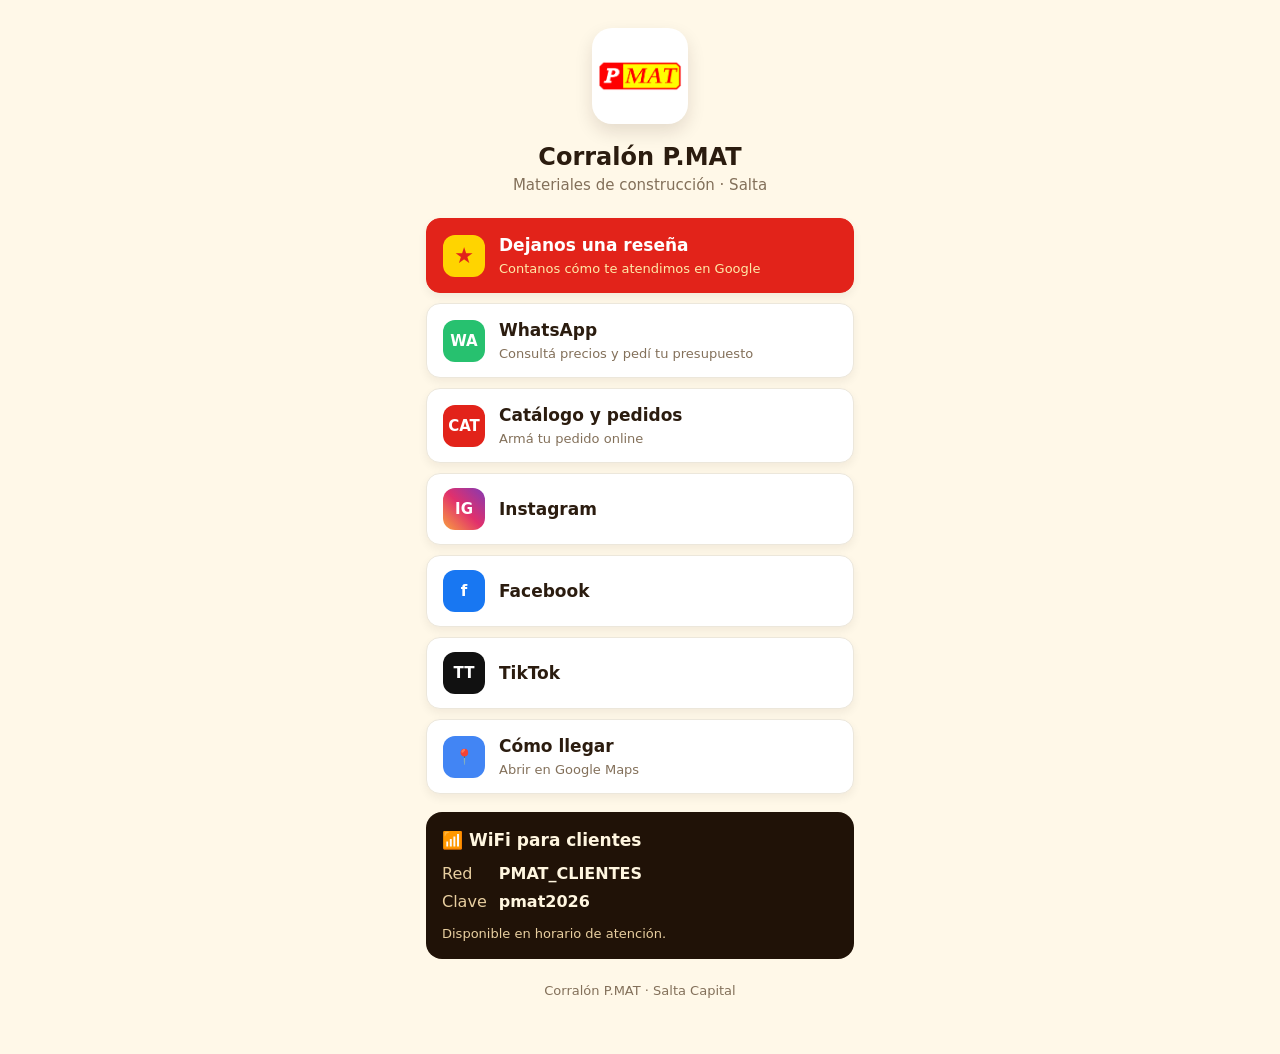
==== links.html @ aa0397e9 "Catálogo actualizado — 2026-10-27 09:44" ====
<!doctype html>
<html lang="es">
<head>
<meta charset="utf-8">
<meta name="viewport" content="width=device-width, initial-scale=1">
<title>Corralón P.MAT — Todo en un solo toque</title>
<meta name="description" content="Reseñas, WhatsApp, redes, catálogo y WiFi de Corralón P.MAT, Salta.">
<style>
:root{
  color-scheme:light;
  --ground:#fff8e8;
  --ink:#2b1c0f;
  --muted:#83705a;
  --line:#ece7db;
  --primary:#e2231a;
  --primary-hover:#b81811;
  --yellow:#ffd400;
  --green:#27c16f;
  --panel:#201207;
  --on-panel:#fff6e0;
  --font:'Jost',system-ui,-apple-system,'Segoe UI',Roboto,sans-serif;
}
*{box-sizing:border-box;}
body{margin:0;background:var(--ground);color:var(--ink);font-family:var(--font);font-size:16px;line-height:1.5;}
.wrap{max-width:460px;margin:0 auto;padding:28px 16px 40px;}
.cab{text-align:center;margin-bottom:22px;}
.cab img{width:96px;height:96px;object-fit:contain;border-radius:20px;background:#fff;padding:6px;box-shadow:0 8px 18px rgba(40,20,5,.12);}
.cab h1{margin:12px 0 2px;font-size:24px;line-height:1.2;}
.cab p{margin:0;color:var(--muted);font-size:15px;}
.btn{display:flex;align-items:center;gap:14px;width:100%;padding:14px 16px;margin-bottom:10px;border-radius:14px;border:1px solid var(--line);background:#fff;color:var(--ink);text-decoration:none;font-weight:600;font-size:17px;box-shadow:0 4px 10px rgba(40,20,5,.06);}
.btn:active{transform:scale(.99);}
.btn small{display:block;font-weight:400;font-size:13px;color:var(--muted);}
.btn .ic{flex:none;width:42px;height:42px;border-radius:12px;display:grid;place-items:center;color:#fff;font-weight:700;font-size:15px;}
.btn-resena{background:var(--primary);color:#fff;border-color:var(--primary);}
.btn-resena small{color:#ffe9a8;}
.btn-resena .ic{background:var(--yellow);color:var(--primary);font-size:22px;}
.btn-resena:hover{background:var(--primary-hover);}
.ic-wa{background:var(--green);}
.ic-ig{background:linear-gradient(45deg,#f9a03f,#e1306c,#833ab4);}
.ic-fb{background:#1877f2;}
.ic-tt{background:#111;}
.ic-cat{background:var(--primary);}
.ic-map{background:#4285f4;}
.wifi{margin-top:18px;background:var(--panel);color:var(--on-panel);border-radius:16px;padding:16px;}
.wifi h2{margin:0 0 8px;font-size:17px;}
.wifi dl{margin:0;display:grid;grid-template-columns:auto 1fr;gap:4px 12px;font-size:16px;}
.wifi dt{color:#e8cfa0;}
.wifi dd{margin:0;font-weight:700;word-break:break-all;}
.wifi p{margin:10px 0 0;font-size:13px;color:#e8cfa0;}
.pie{margin-top:22px;text-align:center;color:var(--muted);font-size:13px;}
</style>
</head>
<body>
<div class="wrap">
  <header class="cab">
    <img src="logo.png" alt="Corralón P.MAT">
    <h1>Corralón P.MAT</h1>
    <p>Materiales de construcción · Salta</p>
  </header>

  <a class="btn btn-resena" href="https://g.page/r/CS1esIoWiAyDEBM/review" target="_blank" rel="noopener">
    <span class="ic">★</span>
    <span>Dejanos una reseña<small>Contanos cómo te atendimos en Google</small></span>
  </a>
  <a class="btn" href="https://wa.me/5493874493082" target="_blank" rel="noopener">
    <span class="ic ic-wa">WA</span>
    <span>WhatsApp<small>Consultá precios y pedí tu presupuesto</small></span>
  </a>
  <a class="btn" href="./">
    <span class="ic ic-cat">CAT</span>
    <span>Catálogo y pedidos<small>Armá tu pedido online</small></span>
  </a>
  <a class="btn" href="https://www.instagram.com/corralonp.mat" target="_blank" rel="noopener">
    <span class="ic ic-ig">IG</span>
    <span>Instagram</span>
  </a>
  <a class="btn" href="https://www.facebook.com/share/1MT99uKeXE/" target="_blank" rel="noopener">
    <span class="ic ic-fb">f</span>
    <span>Facebook</span>
  </a>
  <a class="btn" href="https://www.tiktok.com/@corralonp.mat" target="_blank" rel="noopener">
    <span class="ic ic-tt">TT</span>
    <span>TikTok</span>
  </a>
  <a class="btn" href="https://www.google.com/maps/search/?api=1&query=-24.793854,-65.453867" target="_blank" rel="noopener">
    <span class="ic ic-map">📍</span>
    <span>Cómo llegar<small>Abrir en Google Maps</small></span>
  </a>

  <section class="wifi" aria-label="WiFi del local">
    <h2>📶 WiFi para clientes</h2>
    <dl>
      <dt>Red</dt><dd>PMAT_CLIENTES</dd>
      <dt>Clave</dt><dd>pmat2026</dd>
    </dl>
    <p>Disponible en horario de atención.</p>
  </section>

  <p class="pie">Corralón P.MAT · Salta Capital</p>
</div>
</body>
</html>
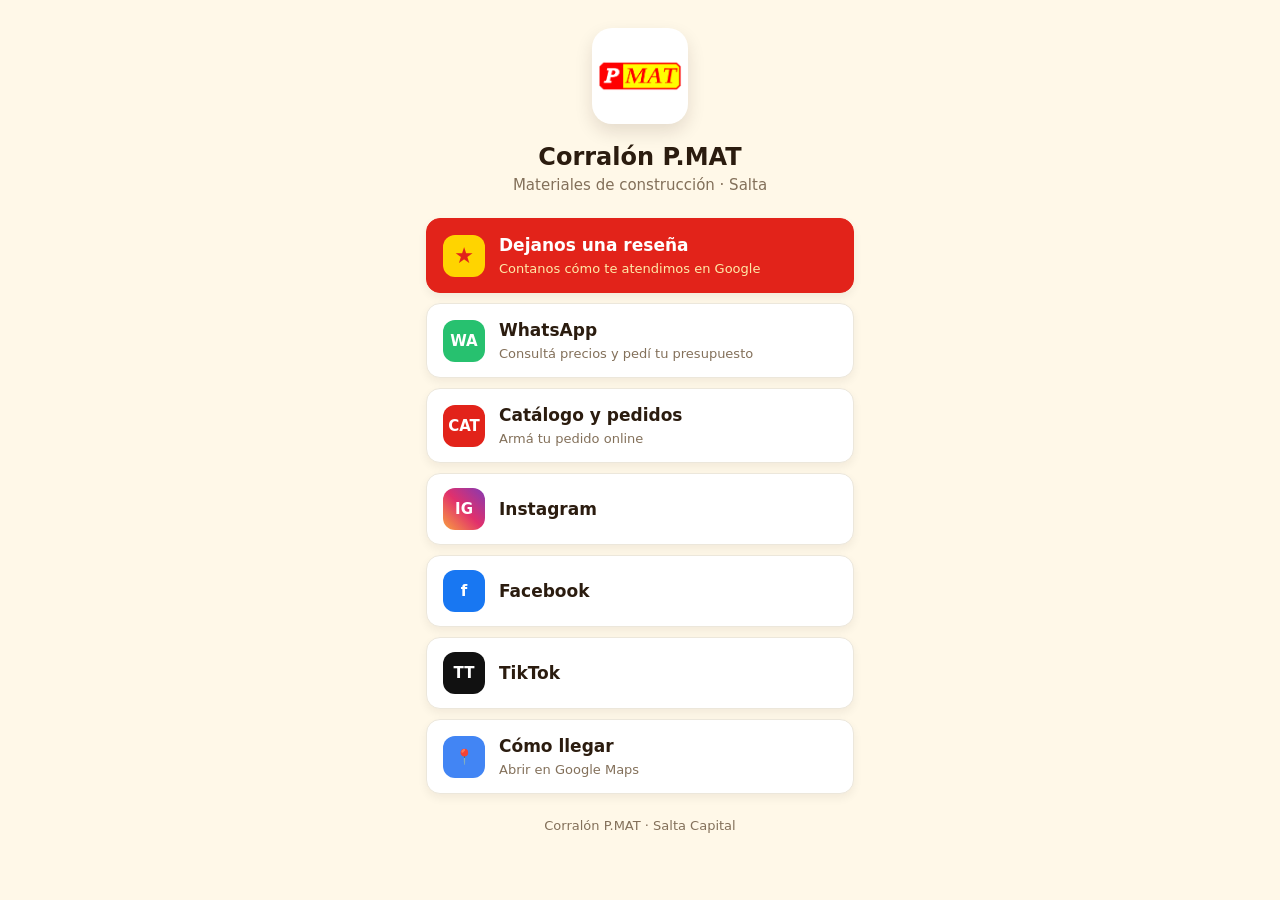
==== commit e291adee: "Catálogo actualizado — 2026-10-27 09:52" ====
--- a/links.html
+++ b/links.html
@@ -87,15 +87,6 @@
     <span>Cómo llegar<small>Abrir en Google Maps</small></span>
   </a>
 
-  <section class="wifi" aria-label="WiFi del local">
-    <h2>📶 WiFi para clientes</h2>
-    <dl>
-      <dt>Red</dt><dd>PMAT_CLIENTES</dd>
-      <dt>Clave</dt><dd>pmat2026</dd>
-    </dl>
-    <p>Disponible en horario de atención.</p>
-  </section>
-
   <p class="pie">Corralón P.MAT · Salta Capital</p>
 </div>
 </body>
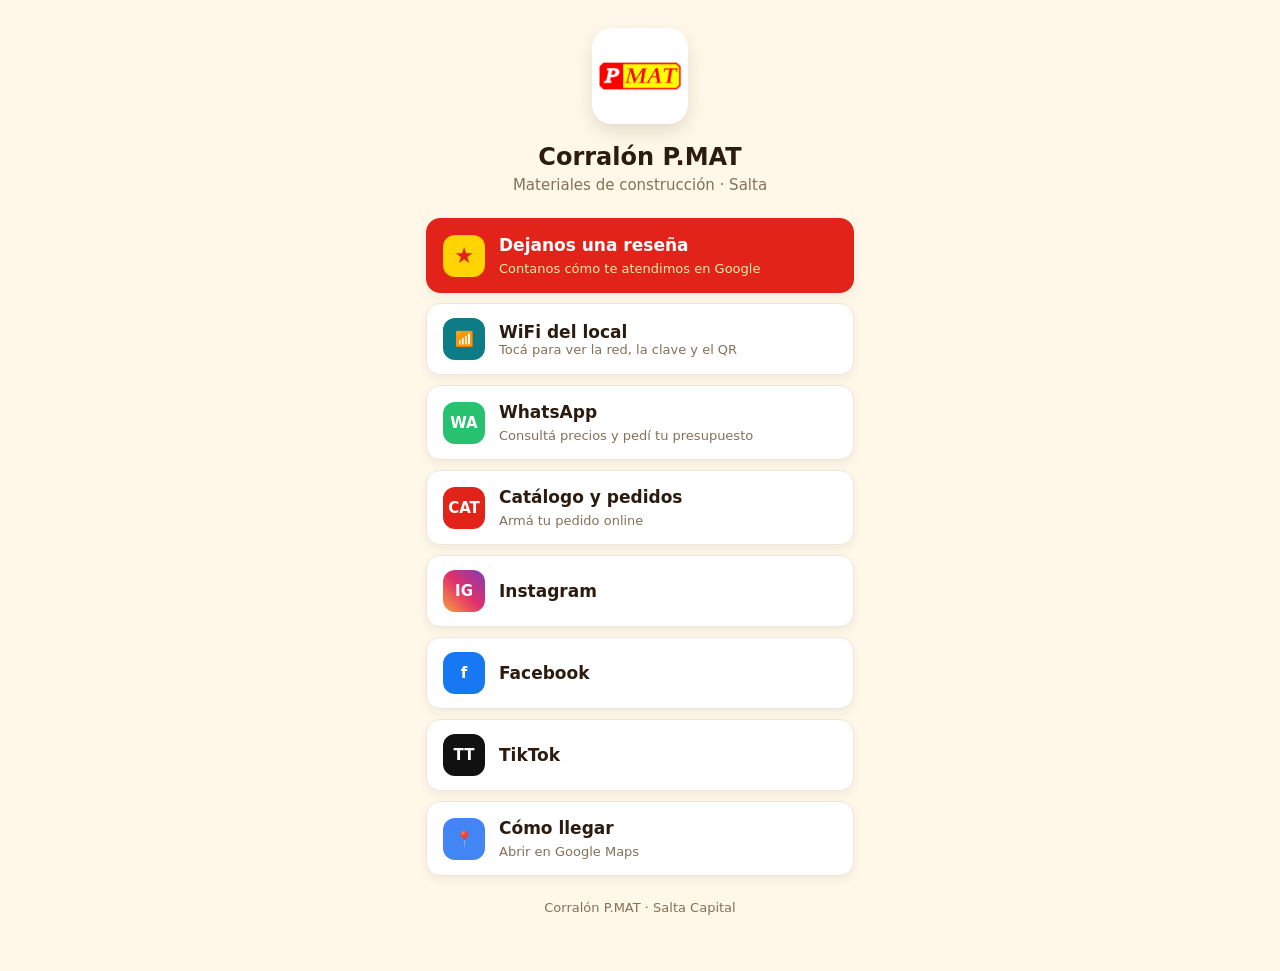
==== commit cb0ca5d6: "Catálogo actualizado — 2026-10-28 11:48" ====
--- a/links.html
+++ b/links.html
@@ -4,7 +4,7 @@
 <meta charset="utf-8">
 <meta name="viewport" content="width=device-width, initial-scale=1">
 <title>Corralón P.MAT — Todo en un solo toque</title>
-<meta name="description" content="Reseñas, WhatsApp, redes, catálogo y WiFi de Corralón P.MAT, Salta.">
+<meta name="description" content="Reseñas, WhatsApp, redes y catálogo de Corralón P.MAT, Salta.">
 <style>
 :root{
   color-scheme:light;
@@ -41,12 +41,18 @@
 .ic-tt{background:#111;}
 .ic-cat{background:var(--primary);}
 .ic-map{background:#4285f4;}
-.wifi{margin-top:18px;background:var(--panel);color:var(--on-panel);border-radius:16px;padding:16px;}
-.wifi h2{margin:0 0 8px;font-size:17px;}
-.wifi dl{margin:0;display:grid;grid-template-columns:auto 1fr;gap:4px 12px;font-size:16px;}
-.wifi dt{color:#e8cfa0;}
-.wifi dd{margin:0;font-weight:700;word-break:break-all;}
-.wifi p{margin:10px 0 0;font-size:13px;color:#e8cfa0;}
+.ic-wifi{background:#0e7c86;}
+button.btn{font-family:inherit;text-align:left;cursor:pointer;}
+.modal{position:fixed;inset:0;z-index:10;display:none;align-items:center;justify-content:center;padding:16px;background:rgba(32,18,7,.55);}
+.modal.show{display:flex;}
+.modal-card{position:relative;width:100%;max-width:400px;max-height:94vh;overflow:auto;padding:22px 20px 20px;border-radius:20px;background:#fff;box-shadow:0 20px 50px rgba(0,0,0,.3);}
+.modal-card h2{margin:0 0 14px;font-size:20px;}
+.modal-x{position:absolute;top:14px;right:14px;width:38px;height:38px;border-radius:10px;border:2px solid #0e7c86;background:#fff;color:#0e7c86;font-size:20px;line-height:1;cursor:pointer;}
+.wifi-et{margin:10px 0 0;font-size:12px;letter-spacing:.04em;text-transform:uppercase;color:var(--muted);}
+.wifi-val{margin:2px 0 0;font-size:19px;font-weight:600;word-break:break-all;}
+.wifi-copiar{display:inline-flex;align-items:center;gap:6px;margin-top:10px;padding:8px 12px;border:1px solid var(--line);border-radius:10px;background:var(--ground);color:var(--ink);font:inherit;font-weight:600;font-size:15px;cursor:pointer;}
+.wifi-qr{display:block;width:210px;height:210px;margin:16px auto 6px;image-rendering:pixelated;}
+.wifi-nota{margin:4px 0 0;text-align:center;font-size:14px;color:var(--muted);}
 .pie{margin-top:22px;text-align:center;color:var(--muted);font-size:13px;}
 </style>
 </head>
@@ -58,36 +64,80 @@
     <p>Materiales de construcción · Salta</p>
   </header>
 
-  <a class="btn btn-resena" href="https://g.page/r/CS1esIoWiAyDEBM/review" target="_blank" rel="noopener">
+  <a class="btn btn-resena" href="https://g.page/r/CS1esIoWiAyDEBM/review" target="_blank" rel="noopener" data-ev="resena">
     <span class="ic">★</span>
     <span>Dejanos una reseña<small>Contanos cómo te atendimos en Google</small></span>
   </a>
-  <a class="btn" href="https://wa.me/5493874493082" target="_blank" rel="noopener">
+  <button type="button" class="btn" id="wifi-abrir" data-ev="wifi">
+    <span class="ic ic-wifi">📶</span>
+    <span>WiFi del local<small>Tocá para ver la red, la clave y el QR</small></span>
+  </button>
+  <a class="btn" href="https://wa.me/5493874493082" target="_blank" rel="noopener" data-ev="wa">
     <span class="ic ic-wa">WA</span>
     <span>WhatsApp<small>Consultá precios y pedí tu presupuesto</small></span>
   </a>
-  <a class="btn" href="./">
+  <a class="btn" href="./" data-ev="catalogo">
     <span class="ic ic-cat">CAT</span>
     <span>Catálogo y pedidos<small>Armá tu pedido online</small></span>
   </a>
-  <a class="btn" href="https://www.instagram.com/corralonp.mat" target="_blank" rel="noopener">
+  <a class="btn" href="https://www.instagram.com/corralonp.mat" target="_blank" rel="noopener" data-ev="ig">
     <span class="ic ic-ig">IG</span>
     <span>Instagram</span>
   </a>
-  <a class="btn" href="https://www.facebook.com/share/1MT99uKeXE/" target="_blank" rel="noopener">
+  <a class="btn" href="https://www.facebook.com/share/1MT99uKeXE/" target="_blank" rel="noopener" data-ev="fb">
     <span class="ic ic-fb">f</span>
     <span>Facebook</span>
   </a>
-  <a class="btn" href="https://www.tiktok.com/@corralonp.mat" target="_blank" rel="noopener">
+  <a class="btn" href="https://www.tiktok.com/@corralonp.mat" target="_blank" rel="noopener" data-ev="tt">
     <span class="ic ic-tt">TT</span>
     <span>TikTok</span>
   </a>
-  <a class="btn" href="https://www.google.com/maps/search/?api=1&query=-24.793854,-65.453867" target="_blank" rel="noopener">
+  <a class="btn" href="https://www.google.com/maps/search/?api=1&amp;query=-24.793854,-65.453867" target="_blank" rel="noopener" data-ev="mapa">
     <span class="ic ic-map">📍</span>
     <span>Cómo llegar<small>Abrir en Google Maps</small></span>
   </a>
 
   <p class="pie">Corralón P.MAT · Salta Capital</p>
 </div>
+<div class="modal" id="wifi-modal" role="dialog" aria-modal="true" aria-labelledby="wifi-tit">
+  <div class="modal-card">
+    <button type="button" class="modal-x" id="wifi-cerrar" aria-label="Cerrar">✕</button>
+    <h2 id="wifi-tit">WiFi del local</h2>
+    <p class="wifi-et">Red</p>
+    <p class="wifi-val">PMAT_CLIENTES</p>
+    <p class="wifi-et">Contraseña</p>
+    <p class="wifi-val" id="wifi-clave">pmat2026</p>
+    <button type="button" class="wifi-copiar" id="wifi-copiar" data-ev="wifi_copiar">📋 Copiar</button>
+    <img class="wifi-qr" src="[data-uri]" alt="QR del WiFi">
+    <p class="wifi-nota">Compartilo con otro celular: escaneá y se conecta solo.</p>
+    <p class="wifi-nota">O copiá la contraseña y andá a Ajustes → WiFi.</p>
+  </div>
+</div>
+<script>
+// Estadisticas: avisa la visita y cada toque al POS por el tunel (sin cookies,
+// sin datos personales). Si falla, no pasa nada: la pagina anda igual.
+var STATS_URL = 'https://movil.corralonpmat.com.ar/api/offline/links-evento';
+function aviso(ev){
+  try { navigator.sendBeacon(STATS_URL, JSON.stringify({e: ev})); } catch(e) {}
+}
+aviso('vista');
+document.addEventListener('click', function(e){
+  var el = e.target.closest ? e.target.closest('[data-ev]') : null;
+  if (el) aviso(el.getAttribute('data-ev'));
+});
+var wm = document.getElementById('wifi-modal');
+if (wm) {
+  var ab = document.getElementById('wifi-abrir');
+  if (ab) ab.addEventListener('click', function(){ wm.classList.add('show'); });
+  document.getElementById('wifi-cerrar').addEventListener('click', function(){ wm.classList.remove('show'); });
+  wm.addEventListener('click', function(e){ if (e.target === wm) wm.classList.remove('show'); });
+  document.getElementById('wifi-copiar').addEventListener('click', function(){
+    var b = this, clave = document.getElementById('wifi-clave').textContent;
+    function ok(){ b.textContent = '✔ Copiada'; setTimeout(function(){ b.textContent = '📋 Copiar'; }, 2000); }
+    if (navigator.clipboard) navigator.clipboard.writeText(clave).then(ok, function(){ b.textContent = 'Mantené apretada la clave'; });
+    else b.textContent = 'Mantené apretada la clave';
+  });
+}
+</script>
 </body>
 </html>
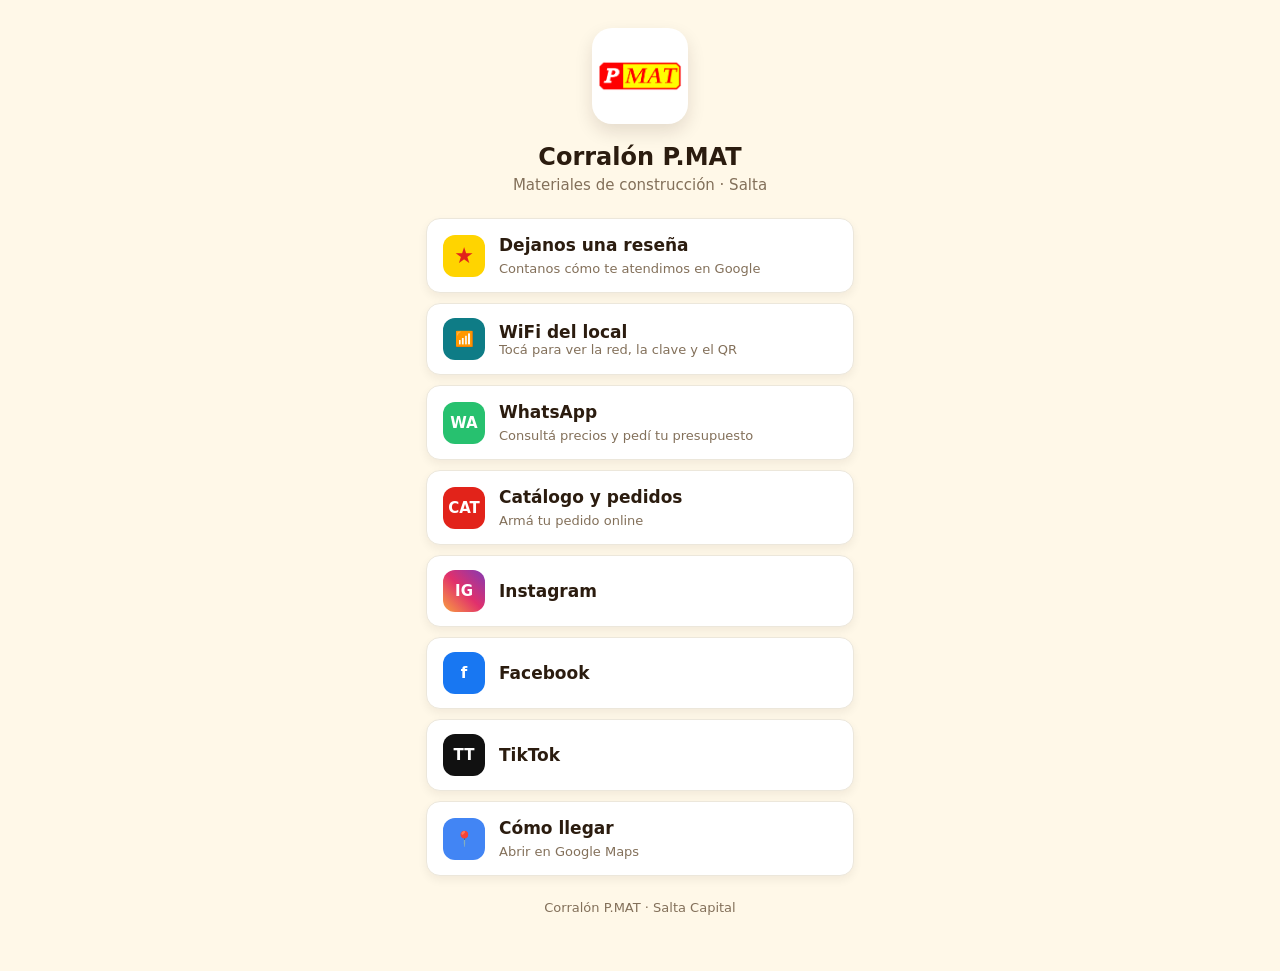
==== commit 00cbb83d: "Catálogo actualizado — 2026-10-28 12:54" ====
--- a/links.html
+++ b/links.html
@@ -31,10 +31,7 @@
 .btn:active{transform:scale(.99);}
 .btn small{display:block;font-weight:400;font-size:13px;color:var(--muted);}
 .btn .ic{flex:none;width:42px;height:42px;border-radius:12px;display:grid;place-items:center;color:#fff;font-weight:700;font-size:15px;}
-.btn-resena{background:var(--primary);color:#fff;border-color:var(--primary);}
-.btn-resena small{color:#ffe9a8;}
 .btn-resena .ic{background:var(--yellow);color:var(--primary);font-size:22px;}
-.btn-resena:hover{background:var(--primary-hover);}
 .ic-wa{background:var(--green);}
 .ic-ig{background:linear-gradient(45deg,#f9a03f,#e1306c,#833ab4);}
 .ic-fb{background:#1877f2;}
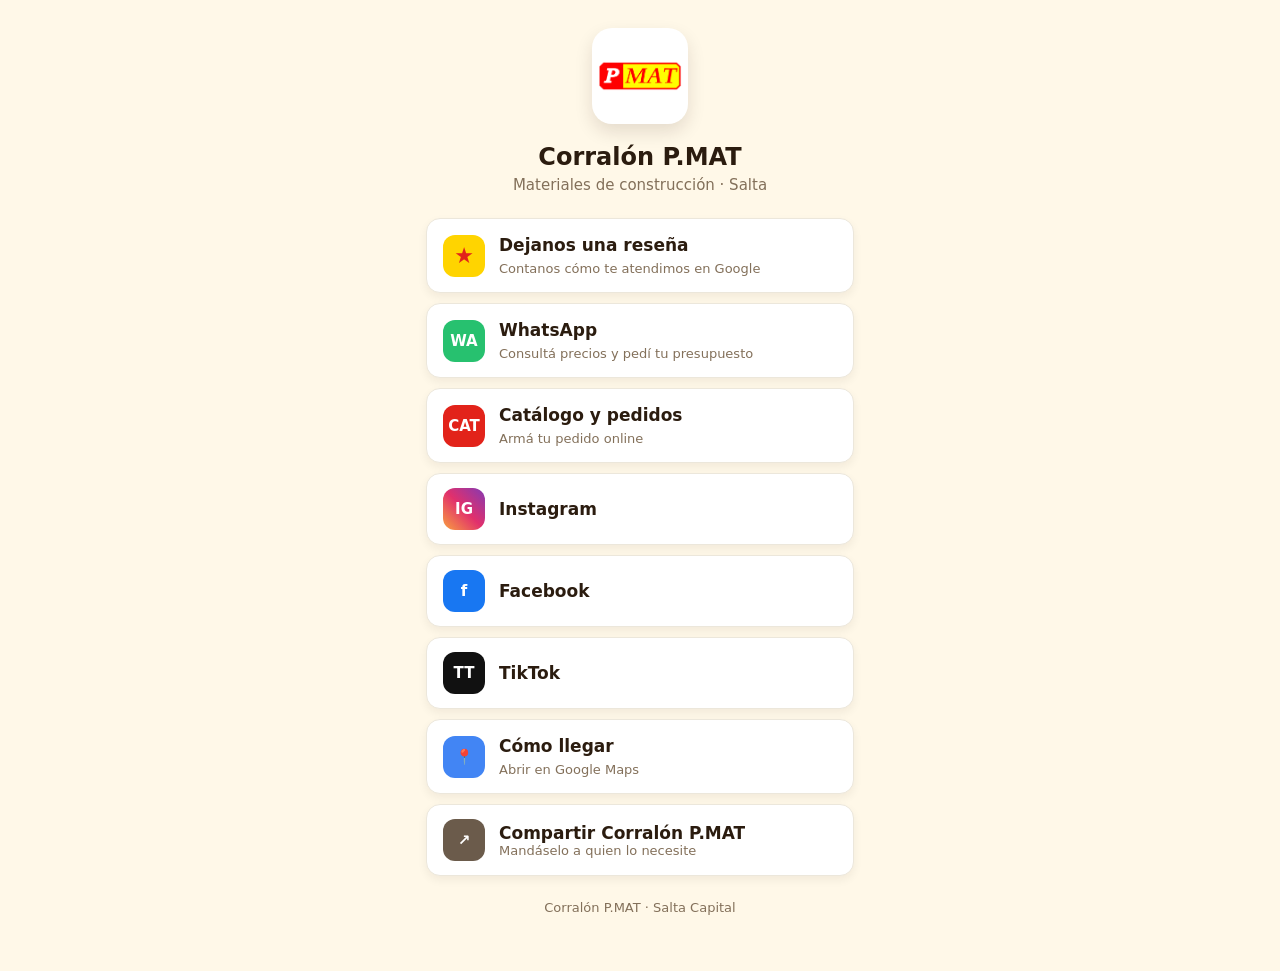
==== commit 6228baf0: "Catálogo actualizado — 2026-10-30 11:44" ====
--- a/links.html
+++ b/links.html
@@ -38,18 +38,8 @@
 .ic-tt{background:#111;}
 .ic-cat{background:var(--primary);}
 .ic-map{background:#4285f4;}
-.ic-wifi{background:#0e7c86;}
+.ic-share{background:#6b5b4b;}
 button.btn{font-family:inherit;text-align:left;cursor:pointer;}
-.modal{position:fixed;inset:0;z-index:10;display:none;align-items:center;justify-content:center;padding:16px;background:rgba(32,18,7,.55);}
-.modal.show{display:flex;}
-.modal-card{position:relative;width:100%;max-width:400px;max-height:94vh;overflow:auto;padding:22px 20px 20px;border-radius:20px;background:#fff;box-shadow:0 20px 50px rgba(0,0,0,.3);}
-.modal-card h2{margin:0 0 14px;font-size:20px;}
-.modal-x{position:absolute;top:14px;right:14px;width:38px;height:38px;border-radius:10px;border:2px solid #0e7c86;background:#fff;color:#0e7c86;font-size:20px;line-height:1;cursor:pointer;}
-.wifi-et{margin:10px 0 0;font-size:12px;letter-spacing:.04em;text-transform:uppercase;color:var(--muted);}
-.wifi-val{margin:2px 0 0;font-size:19px;font-weight:600;word-break:break-all;}
-.wifi-copiar{display:inline-flex;align-items:center;gap:6px;margin-top:10px;padding:8px 12px;border:1px solid var(--line);border-radius:10px;background:var(--ground);color:var(--ink);font:inherit;font-weight:600;font-size:15px;cursor:pointer;}
-.wifi-qr{display:block;width:210px;height:210px;margin:16px auto 6px;image-rendering:pixelated;}
-.wifi-nota{margin:4px 0 0;text-align:center;font-size:14px;color:var(--muted);}
 .pie{margin-top:22px;text-align:center;color:var(--muted);font-size:13px;}
 </style>
 </head>
@@ -65,10 +55,6 @@
     <span class="ic">★</span>
     <span>Dejanos una reseña<small>Contanos cómo te atendimos en Google</small></span>
   </a>
-  <button type="button" class="btn" id="wifi-abrir" data-ev="wifi">
-    <span class="ic ic-wifi">📶</span>
-    <span>WiFi del local<small>Tocá para ver la red, la clave y el QR</small></span>
-  </button>
   <a class="btn" href="https://wa.me/5493874493082" target="_blank" rel="noopener" data-ev="wa">
     <span class="ic ic-wa">WA</span>
     <span>WhatsApp<small>Consultá precios y pedí tu presupuesto</small></span>
@@ -94,47 +80,56 @@
     <span>Cómo llegar<small>Abrir en Google Maps</small></span>
   </a>
 
+  <button type="button" class="btn" id="compartir" data-ev="compartir">
+    <span class="ic ic-share">&#8599;</span>
+    <span>Compartir Corral&oacute;n P.MAT<small>Mand&aacute;selo a quien lo necesite</small></span>
+  </button>
+
   <p class="pie">Corralón P.MAT · Salta Capital</p>
-</div>
-<div class="modal" id="wifi-modal" role="dialog" aria-modal="true" aria-labelledby="wifi-tit">
-  <div class="modal-card">
-    <button type="button" class="modal-x" id="wifi-cerrar" aria-label="Cerrar">✕</button>
-    <h2 id="wifi-tit">WiFi del local</h2>
-    <p class="wifi-et">Red</p>
-    <p class="wifi-val">PMAT_CLIENTES</p>
-    <p class="wifi-et">Contraseña</p>
-    <p class="wifi-val" id="wifi-clave">pmat2026</p>
-    <button type="button" class="wifi-copiar" id="wifi-copiar" data-ev="wifi_copiar">📋 Copiar</button>
-    <img class="wifi-qr" src="[data-uri]" alt="QR del WiFi">
-    <p class="wifi-nota">Compartilo con otro celular: escaneá y se conecta solo.</p>
-    <p class="wifi-nota">O copiá la contraseña y andá a Ajustes → WiFi.</p>
-  </div>
 </div>
 <script>
 // Estadisticas: avisa la visita y cada toque al POS por el tunel (sin cookies,
 // sin datos personales). Si falla, no pasa nada: la pagina anda igual.
 var STATS_URL = 'https://movil.corralonpmat.com.ar/api/offline/links-evento';
+// Origen: el QR del mostrador lleva ?o=mostrador (la etiqueta NFC, ?o=nfc); sin
+// parametro es un enlace compartido. Despues se borra de la barra de direcciones
+// para que, si el cliente reenvia la pagina desde el navegador, salga limpia.
+var ORIGEN = 'compartido';
+try {
+  var p = new URLSearchParams(location.search).get('o');
+  if (p === 'mostrador' || p === 'nfc') ORIGEN = p;
+  if (p !== null) {
+    var u = new URL(location.href); u.searchParams.delete('o');
+    history.replaceState(null, '', u.pathname + u.search + u.hash);
+  }
+} catch(e) {}
 function aviso(ev){
-  try { navigator.sendBeacon(STATS_URL, JSON.stringify({e: ev})); } catch(e) {}
+  try { navigator.sendBeacon(STATS_URL, JSON.stringify({e: ev, o: ORIGEN})); } catch(e) {}
 }
 aviso('vista');
 document.addEventListener('click', function(e){
   var el = e.target.closest ? e.target.closest('[data-ev]') : null;
   if (el) aviso(el.getAttribute('data-ev'));
 });
-var wm = document.getElementById('wifi-modal');
-if (wm) {
-  var ab = document.getElementById('wifi-abrir');
-  if (ab) ab.addEventListener('click', function(){ wm.classList.add('show'); });
-  document.getElementById('wifi-cerrar').addEventListener('click', function(){ wm.classList.remove('show'); });
-  wm.addEventListener('click', function(e){ if (e.target === wm) wm.classList.remove('show'); });
-  document.getElementById('wifi-copiar').addEventListener('click', function(){
-    var b = this, clave = document.getElementById('wifi-clave').textContent;
-    function ok(){ b.textContent = '✔ Copiada'; setTimeout(function(){ b.textContent = '📋 Copiar'; }, 2000); }
-    if (navigator.clipboard) navigator.clipboard.writeText(clave).then(ok, function(){ b.textContent = 'Mantené apretada la clave'; });
-    else b.textContent = 'Mantené apretada la clave';
-  });
-}
+var cb = document.getElementById('compartir');
+if (cb) cb.addEventListener('click', function(){
+  // Siempre la direccion limpia (sin ?o=): lo que se reenvia cuenta como "compartido"
+  var url = location.origin + location.pathname;
+  var texto = 'Corralón P.MAT — materiales de construcción en Salta. Reseñas, WhatsApp y catálogo:';
+  var etiqueta = cb.querySelector('span:last-child');
+  function aviso_copiado(){
+    var antes = etiqueta.innerHTML;
+    etiqueta.innerHTML = '✔ Enlace copiado';
+    setTimeout(function(){ etiqueta.innerHTML = antes; }, 2000);
+  }
+  if (navigator.share) {
+    navigator.share({title: 'Corralón P.MAT', text: texto, url: url}).catch(function(){});
+  } else if (navigator.clipboard) {
+    navigator.clipboard.writeText(texto + ' ' + url).then(aviso_copiado, function(){ prompt('Copiá el enlace:', url); });
+  } else {
+    prompt('Copiá el enlace:', url);
+  }
+});
 </script>
 </body>
 </html>
